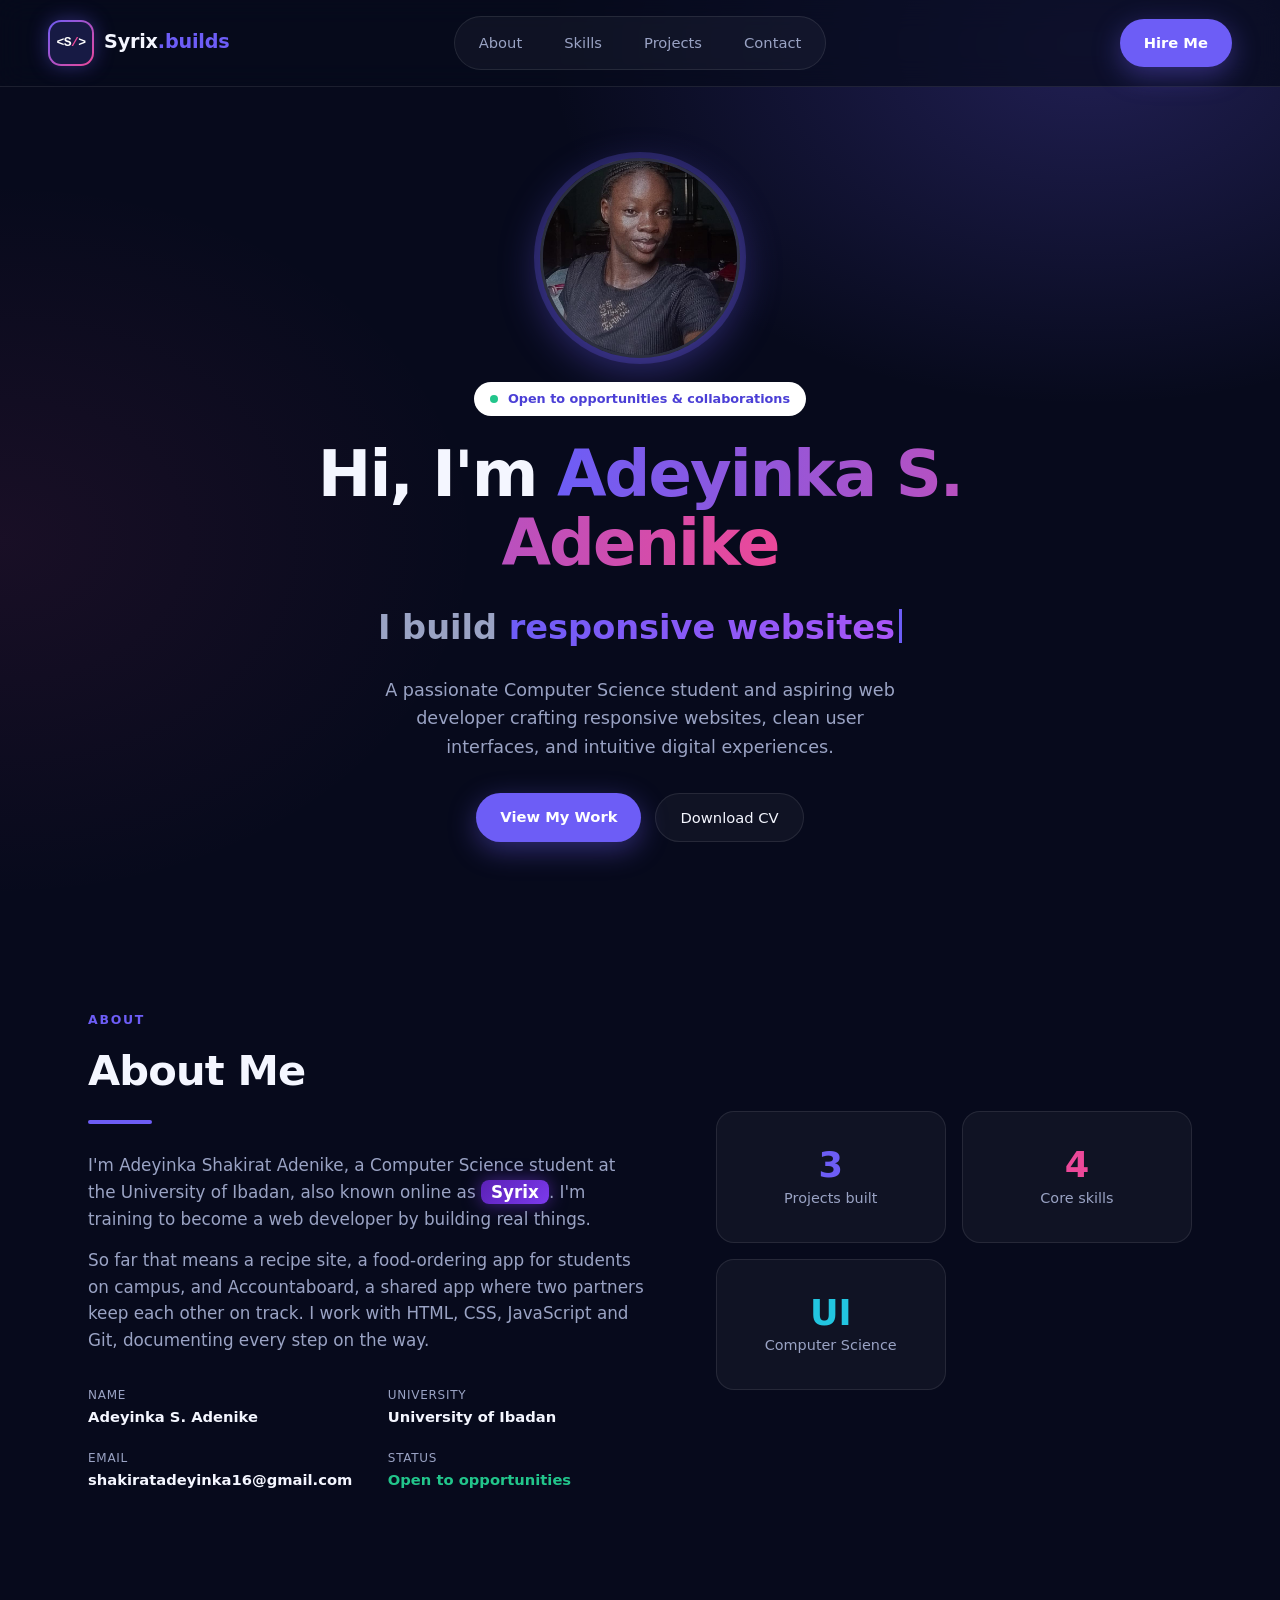
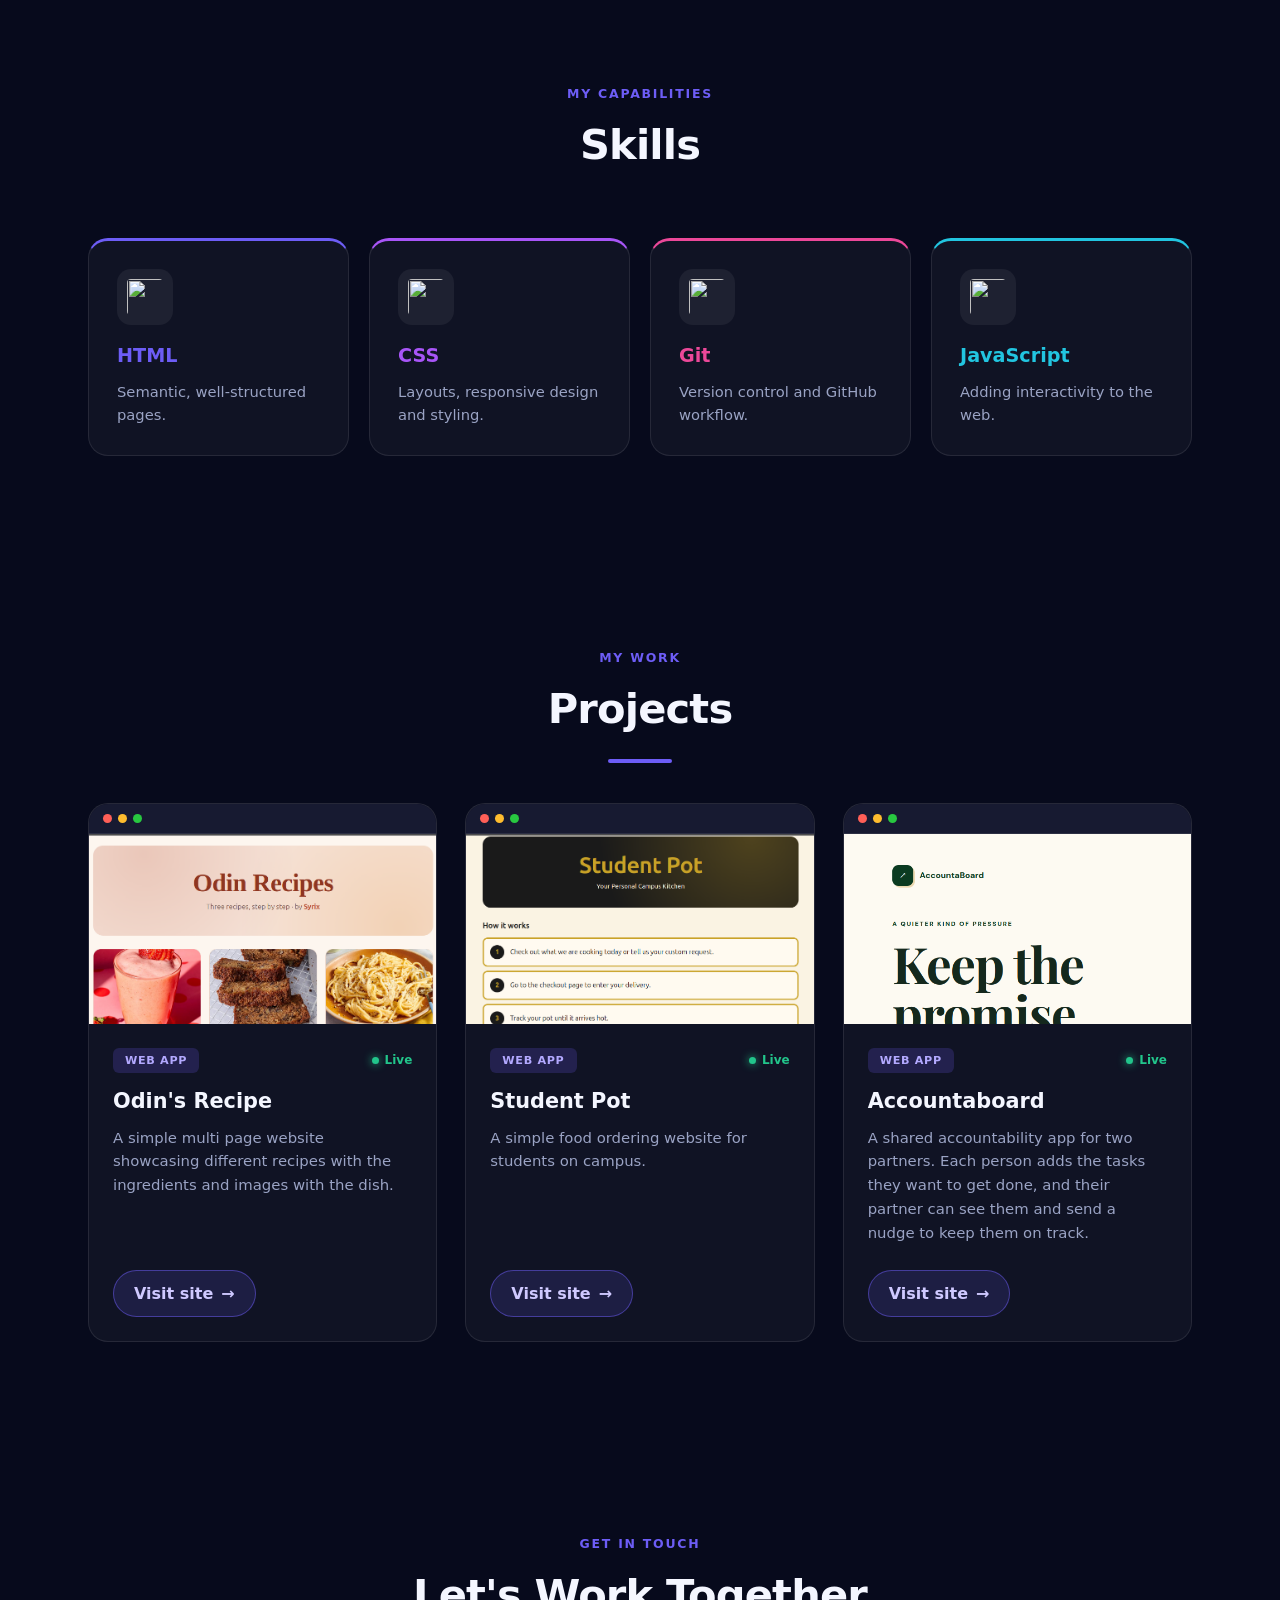
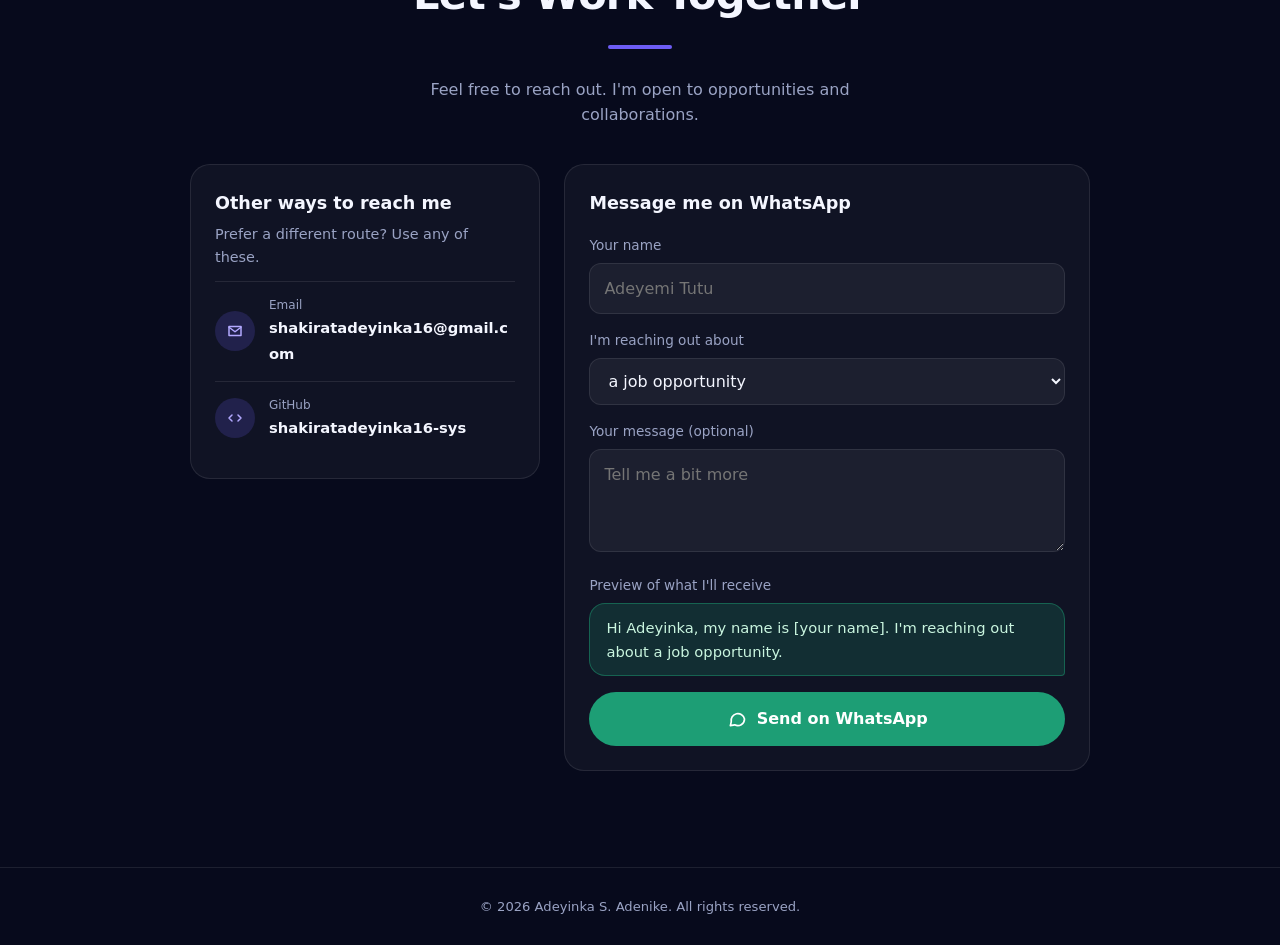
==== Portfolio_personal/index.html @ 22a1aba2 "Initial commit - all CodeAlpha tasks" ====
<!DOCTYPE html>
<html lang="en">
<head>
    <meta charset="UTF-8">
    <meta name="viewport" content="width=device-width, initial-scale=1.0">
    <title>Adeyinka S. Adenike - Web Developer</title>
    <link rel="icon" type="image/svg+xml" href="data:image/svg+xml,%3Csvg xmlns='http://www.w3.org/2000/svg' viewBox='0 0 48 48'%3E%3Crect x='1' y='1' width='46' height='46' rx='13' fill='%23171a44' stroke='%236d5df6' stroke-width='2'/%3E%3Ctext x='24' y='25' text-anchor='middle' dominant-baseline='central' font-size='30' font-weight='700' fill='white' font-family='monospace'%3ES%3C/text%3E%3C/svg%3E">
    <link rel="stylesheet" href="portfolio.css">
    <script>
    if (!window.matchMedia("(prefers-reduced-motion: reduce)").matches) {
        document.documentElement.classList.add("js");
    }
    </script>
</head>
<body>
    <header class="site-nav">
        <a href="#top" class="logo">
            <span class="logo-badge">&lt;S<span class="slash">/</span>&gt;</span>
            <span>Syrix<span class="logo-tag">.builds</span></span>
        </a>
        <nav aria-label="Main">
            <ul class="nav-links">
                <li><a href="#about">About</a></li>
                <li><a href="#skills">Skills</a></li>
                <li><a href="#projects">Projects</a></li>
                <li><a href="#contact">Contact</a></li>
            </ul>
        </nav>
        <a href="#contact" class="btn-primary nav-cta">Hire Me</a>
    </header>

    <main id="top">
        <section class="hero">
            <div class="hero-content">
                <img src="me.jpg" alt="Adeyinka S. Adenike" class="hero-photo">
                <span class="eyebrow"><span class="dot"></span>Open to opportunities &amp; collaborations</span>
                <h1>Hi, I'm <span class="gradient-text">Adeyinka S. Adenike</span></h1>
                <p class="typing">I build <span class="typed" id="typed"></span><span class="cursor" aria-hidden="true"></span></p>
                <p class="tagline">A passionate Computer Science student and aspiring web developer crafting responsive websites, clean user interfaces, and intuitive digital experiences.</p>
                <div class="cta-row">
                    <a href="#projects" class="btn-primary">View My Work</a>
                    <a href="cv.pdf" download="Adeyinka-Adenike-CV.pdf" class="btn-secondary">Download CV</a>
                </div>
            </div>
        </section>

        <section class="section" id="about">
            <div class="about-grid">
                <div>
                    <span class="section-label">About</span>
                    <h2>About Me</h2>
                    <div class="bar"></div>
                    <p>I'm Adeyinka Shakirat Adenike, a Computer Science student at the University of Ibadan, also known online as <span class="syrix-name">Syrix</span>. I'm training to become a web developer by building real things.</p>
                    <p>So far that means a recipe site, a food-ordering app for students on campus, and Accountaboard, a shared app where two partners keep each other on track. I work with HTML, CSS, JavaScript and Git, documenting every step on the way.</p>
                    <ul class="details">
                        <li><small>Name</small>Adeyinka S. Adenike</li>
                        <li><small>University</small>University of Ibadan</li>
                        <li><small>Email</small>shakiratadeyinka16@gmail.com</li>
                        <li><small>Status</small><span class="status">Open to opportunities</span></li>
                    </ul>
                </div>

                <div class="about-side">
                    <div class="stats">
                        <div class="stat"><b class="c1">3</b>Projects built</div>
                        <div class="stat"><b class="c2">4</b>Core skills</div>
                        <div class="stat"><b class="c3">UI</b>Computer Science</div>
                    </div>
                </div>
            </div>
        </section>

        <section class="section" id="skills">
            <span class="section-label center">My capabilities</span>
            <h2 class="center">Skills</h2>
            <div class="bar center"></div>
            <div class="skills-row">
                <div class="skill-card s1">
                    <img class="skill-icon" src="https://cdn.jsdelivr.net/gh/devicons/devicon/icons/html5/html5-original.svg" alt="">
                    <h3>HTML</h3>
                    <p>Semantic, well-structured pages.</p>
                </div>
                <div class="skill-card s2">
                    <img class="skill-icon" src="https://cdn.jsdelivr.net/gh/devicons/devicon/icons/css3/css3-original.svg" alt="">
                    <h3>CSS</h3>
                    <p>Layouts, responsive design and styling.</p>
                </div>
                <div class="skill-card s3">
                    <img class="skill-icon" src="https://cdn.jsdelivr.net/gh/devicons/devicon/icons/git/git-original.svg" alt="">
                    <h3>Git</h3>
                    <p>Version control and GitHub workflow.</p>
                </div>
                <div class="skill-card s4">
                    <img class="skill-icon" src="https://cdn.jsdelivr.net/gh/devicons/devicon/icons/javascript/javascript-original.svg" alt="">
                    <h3>JavaScript</h3>
                    <p>Adding interactivity to the web.</p>
                </div>
            </div>
        </section>

        <section class="section" id="projects">
            <span class="section-label center">My work</span>
            <h2 class="center">Projects</h2>
            <div class="bar center"></div>
            <div class="project-list">
                <article class="project">
                    <a class="project-shot" href="https://shakiratadeyinka16-sys.github.io/odin-recipes/" target="_blank" rel="noopener" aria-label="Open Odin's Recipe">
                        <div class="window-bar"><i></i><i></i><i></i></div>
                        <div class="shot b1" data-num="01">
                            <img src="images/odinsrecipe.png" alt="Screenshot of Odin's Recipe" onerror="this.remove()">
                        </div>
                    </a>
                    <div class="project-body">
                        <div class="project-meta"><span class="tag">Web app</span><span class="live"><span class="dot"></span>Live</span></div>
                        <h3>Odin's Recipe</h3>
                        <p>A simple multi page website showcasing different recipes with the ingredients and images with the dish.</p>
                        <a class="project-link" href="https://shakiratadeyinka16-sys.github.io/odin-recipes/" target="_blank" rel="noopener">Visit site <span>→</span></a>
                    </div>
                </article>

                <article class="project">
                    <a class="project-shot" href="https://shakiratadeyinka16-sys.github.io/student-pot/" target="_blank" rel="noopener" aria-label="Open Student Pot">
                        <div class="window-bar"><i></i><i></i><i></i></div>
                        <div class="shot b2" data-num="02">
                            <img src="images/studentpot.png" alt="Screenshot of Student Pot" onerror="this.remove()">
                        </div>
                    </a>
                    <div class="project-body">
                        <div class="project-meta"><span class="tag">Web app</span><span class="live"><span class="dot"></span>Live</span></div>
                        <h3>Student Pot</h3>
                        <p>A simple food ordering website for students on campus.</p>
                        <a class="project-link" href="https://shakiratadeyinka16-sys.github.io/student-pot/" target="_blank" rel="noopener">Visit site <span>→</span></a>
                    </div>
                </article>

                <article class="project">
                    <a class="project-shot" href="https://accountaboard.vercel.app/" target="_blank" rel="noopener" aria-label="Open Accountaboard">
                        <div class="window-bar"><i></i><i></i><i></i></div>
                        <div class="shot b3" data-num="03">
                            <img src="images/accountaboard.png" alt="Screenshot of Accountaboard" onerror="this.remove()">
                        </div>
                    </a>
                    <div class="project-body">
                        <div class="project-meta"><span class="tag">Web app</span><span class="live"><span class="dot"></span>Live</span></div>
                        <h3>Accountaboard</h3>
                        <p>A shared accountability app for two partners. Each person adds the tasks they want to get done, and their partner can see them and send a nudge to keep them on track.</p>
                        <a class="project-link" href="https://accountaboard.vercel.app/" target="_blank" rel="noopener">Visit site <span>→</span></a>
                    </div>
                </article>
            </div>
        </section>

        <section class="section" id="contact">
            <span class="section-label center">Get in touch</span>
            <h2 class="center">Let's Work Together</h2>
            <div class="bar center"></div>
            <p class="contact-intro">Feel free to reach out. I'm open to opportunities and collaborations.</p>

            <div class="contact-wrap">
                <div class="contact-info">
                    <h3>Other ways to reach me</h3>
                    <p>Prefer a different route? Use any of these.</p>
                    <a class="info-row" href="mailto:shakiratadeyinka16@gmail.com">
                        <span class="ico"><svg viewBox="0 0 24 24" aria-hidden="true"><path d="M4 6h16v12H4z"/><path d="M4 7l8 6 8-6"/></svg></span>
                        <span><small>Email</small><strong>shakiratadeyinka16@gmail.com</strong></span>
                    </a>
                    <a class="info-row" href="https://github.com/shakiratadeyinka16-sys" target="_blank" rel="noopener">
                        <span class="ico"><svg viewBox="0 0 24 24" aria-hidden="true"><path d="M8 8l-4 4 4 4M16 8l4 4-4 4"/></svg></span>
                        <span><small>GitHub</small><strong>shakiratadeyinka16-sys</strong></span>
                    </a>
                </div>

                <form class="wa-form" id="wa-form" novalidate>
                    <h3>Message me on WhatsApp</h3>
                    <div class="wa-field">
                        <label for="wa-name">Your name</label>
                        <input type="text" id="wa-name" placeholder="Adeyemi Tutu">
                        <p class="wa-error" id="wa-error" hidden>Enter your name first</p>
                    </div>
                    <div class="wa-field">
                        <label for="wa-topic">I'm reaching out about</label>
                        <select id="wa-topic">
                            <option>a job opportunity</option>
                            <option>a project</option>
                            <option>a collaboration</option>
                            <option>just saying hi</option>
                        </select>
                    </div>
                    <div class="wa-field">
                        <label for="wa-message">Your message (optional)</label>
                        <textarea id="wa-message" rows="3" placeholder="Tell me a bit more"></textarea>
                    </div>
                    <label>Preview of what I'll receive</label>
                    <p class="bubble" id="wa-preview"></p>
                    <button type="submit" class="wa-send">
                        <svg viewBox="0 0 24 24" aria-hidden="true" width="20" height="20"><path d="M21 12a8 8 0 0 1-11.8 7L4 20l1.1-4.6A8 8 0 1 1 21 12z" fill="none" stroke="currentColor" stroke-width="2" stroke-linecap="round" stroke-linejoin="round"/></svg>
                            Send on WhatsApp
                    </button>
                    <p class="wa-error" id="wa-config" hidden>Add your WhatsApp number in the script first.</p>
                </form>
            </div>
        </section>
    </main>

    <footer>
        <p>&copy; 2026 Adeyinka S. Adenike. All rights reserved.</p>
    </footer>
    <script>
    const phrases = ["responsive websites", "useful web apps", "tools that solve real problems", "something new every day"];
    const typedEl = document.getElementById("typed");
    const reduceMotion = window.matchMedia("(prefers-reduced-motion: reduce)").matches;
    let p = 0, c = 0, deleting = false;

    function type() {
        const word = phrases[p];
        typedEl.textContent = word.slice(0, c);
        if (!deleting && c < word.length) { c++; setTimeout(type, 90); }
        else if (!deleting) { deleting = true; setTimeout(type, 1400); }
        else if (c > 0) { c--; setTimeout(type, 45); }
        else { deleting = false; p = (p + 1) % phrases.length; setTimeout(type, 300); }
    }

    if (reduceMotion) typedEl.textContent = phrases[0]; else type();
    </script>
    <script>
const WHATSAPP_NUMBER = "2348148163314";

const waForm = document.getElementById("wa-form");
const waName = document.getElementById("wa-name");
const waTopic = document.getElementById("wa-topic");
const waMessage = document.getElementById("wa-message");
const waPreview = document.getElementById("wa-preview");
const waError = document.getElementById("wa-error");
const waConfig = document.getElementById("wa-config");

function buildMessage() {
    const name = waName.value.trim() || "[your name]";
    let text = "Hi Adeyinka, my name is " + name + ". I'm reaching out about " + waTopic.value + ".";
    const extra = waMessage.value.trim();
    if (extra) text += "\n\n" + extra;
    return text;
}

function updatePreview() {
    waPreview.textContent = buildMessage();
    waError.hidden = true;
}

[waName, waTopic, waMessage].forEach(function (el) {
    el.addEventListener("input", updatePreview);
    el.addEventListener("change", updatePreview);
});

waForm.addEventListener("submit", function (event) {
    event.preventDefault();
    if (!waName.value.trim()) {
        waError.hidden = false;
        waName.focus();
        return;
    }
    if (!/^\d{10,15}$/.test(WHATSAPP_NUMBER)) {
        waConfig.hidden = false;
        return;
    }
    waConfig.hidden = true;
    const url = "https://wa.me/" + WHATSAPP_NUMBER + "?text=" + encodeURIComponent(buildMessage());
    window.open(url, "_blank", "noopener");
});

updatePreview();
</script>
<script>
(function () {
    if (!document.documentElement.classList.contains("js")) return;

    // Mark elements to animate; each group comes in one after another
    function stagger(containerSel, childSel, step, base) {
        document.querySelectorAll(containerSel).forEach(function (container) {
            container.querySelectorAll(childSel).forEach(function (el, i) {
                el.classList.add("reveal");
                el.style.setProperty("--delay", (base + i * step) + "ms");
            });
        });
    }

    stagger(".hero-content", ":scope > *", 130, 100);
    stagger("#about .about-grid > div:first-child", ":scope > *", 90, 0);
    stagger(".stats", ".stat", 130, 150);
    stagger(".section", ":scope > .section-label, :scope > h2, :scope > .bar, :scope > .contact-intro", 90, 0);
    stagger(".skills-row", ".skill-card", 130, 200);
    stagger(".project-list", ".project", 170, 200);
    stagger(".contact-wrap", ":scope > *", 170, 250);

    // Reveal each element when it scrolls into view
    if (!("IntersectionObserver" in window)) {
        document.querySelectorAll(".reveal").forEach(function (el) { el.classList.add("in"); });
        return;
    }
    const observer = new IntersectionObserver(function (entries) {
        entries.forEach(function (entry) {
            if (entry.isIntersecting) {
                entry.target.classList.add("in");
                observer.unobserve(entry.target);
            }
        });
    }, { threshold: 0.15, rootMargin: "0px 0px -40px 0px" });

    document.querySelectorAll(".reveal").forEach(function (el) { observer.observe(el); });
})();
</script>
</body>
</html>
---- Portfolio_personal/portfolio.css ----
:root {
  --bg: #070a1c;
  --card: rgba(255, 255, 255, 0.04);
  --border: rgba(255, 255, 255, 0.09);
  --text: #f4f6ff;
  --muted: #9aa3c4;
  --indigo: #6d5df6;
  --pink: #ec4899;
  --cyan: #22c5e0;
}
* { margin: 0; padding: 0; box-sizing: border-box; }
html { scroll-behavior: smooth; }
body {
  font-family: "Inter", "Segoe UI", system-ui, sans-serif;
  line-height: 1.6;
  color: var(--text);
  background:
    radial-gradient(900px 600px at 85% 5%, rgba(109, 93, 246, 0.25), transparent 60%),
    radial-gradient(800px 600px at 0% 60%, rgba(236, 72, 153, 0.08), transparent 60%),
    var(--bg);
  background-attachment: fixed;
}
a { color: inherit; }
:focus-visible { outline: 2px solid var(--cyan); outline-offset: 3px; }

/* ---------- Header ---------- */
.site-nav {
  position: sticky; top: 0; z-index: 20;
  display: grid; grid-template-columns: 1fr auto 1fr; align-items: center;
  padding: 16px 48px;
  background: rgba(7, 10, 28, 0.7);
  backdrop-filter: blur(14px);
  border-bottom: 1px solid var(--border);
}
.logo { display: flex; align-items: center; gap: 10px; font-size: 1.2rem; font-weight: 700; letter-spacing: -0.01em; text-decoration: none; }
.logo-tag { color: var(--indigo); }
.logo-badge {
  display: inline-flex; align-items: center; justify-content: center; flex: none; white-space: nowrap;
  width: 46px; height: 46px; border-radius: 13px;
  font-family: ui-monospace, "SFMono-Regular", Menlo, Consolas, monospace;
  font-size: 0.82rem; font-weight: 700; letter-spacing: -0.05em; color: #fff;
  border: 2px solid transparent;
  background:
    linear-gradient(#171a44, #171a44) padding-box,
    linear-gradient(135deg, var(--indigo), var(--pink)) border-box;
  box-shadow: 0 0 20px rgba(109, 93, 246, 0.4);
  transition: box-shadow 0.25s, transform 0.25s;
}
.logo-badge .slash { color: var(--pink); }
.logo:hover .logo-badge { box-shadow: 0 0 28px rgba(236, 72, 153, 0.5); transform: rotate(-4deg); }
.nav-links {
  display: flex; gap: 6px; list-style: none; padding: 6px;
  border: 1px solid var(--border); border-radius: 999px; background: var(--card);
}
.nav-links a { display: block; padding: 8px 18px; border-radius: 999px; color: var(--muted); text-decoration: none; font-size: 0.92rem; transition: color .2s, background .2s; }
.nav-links a:hover { color: var(--text); background: rgba(255, 255, 255, 0.07); }
.nav-cta { justify-self: end; }

/* ---------- Buttons ---------- */
.btn-primary {
  display: inline-block; padding: 12px 24px; border-radius: 999px; text-decoration: none;
  font-weight: 600; font-size: 0.92rem; color: #fff; background: var(--indigo);
  box-shadow: 0 8px 28px rgba(109, 93, 246, 0.4); transition: transform .2s, box-shadow .2s;
}
.btn-primary:hover { transform: translateY(-2px); box-shadow: 0 12px 34px rgba(109, 93, 246, 0.55); }
.btn-secondary {
  display: inline-block; padding: 12px 24px; border-radius: 999px; text-decoration: none;
  font-weight: 500; font-size: 0.92rem; border: 1px solid var(--border); background: var(--card); transition: background .2s;
}
.btn-secondary:hover { background: rgba(255, 255, 255, 0.09); }
.cta-row { display: flex; justify-content: center; gap: 14px; flex-wrap: wrap; }

/* ---------- Hero ---------- */
.hero {
  min-height: calc(100vh - 73px);
  display: flex; flex-direction: column; align-items: center; justify-content: center;
  text-align: center;
  max-width: 900px; margin: 0 auto; padding: 48px;
}
.hero-content { display: flex; flex-direction: column; align-items: center; }
.hero-photo {
  width: 200px; height: 200px; margin-bottom: 24px;
  border-radius: 50%; object-fit: cover; object-position: center 90%;
  border: 3px solid rgba(255, 255, 255, 0.15);
  box-shadow: 0 0 0 6px rgba(109, 93, 246, 0.25), 0 12px 40px rgba(109, 93, 246, 0.4);
}
.eyebrow {
  display: inline-flex; align-items: center; gap: 10px; margin-bottom: 24px;
  padding: 7px 16px; border-radius: 999px; background: #fff; color: #4b3fd6; font-size: 0.8rem; font-weight: 600;
}
.dot { width: 8px; height: 8px; border-radius: 50%; background: #22c58b; }
.hero h1 { font-size: clamp(2.4rem, 5.5vw, 4rem); font-weight: 800; line-height: 1.08; letter-spacing: -0.03em; margin-bottom: 22px; }
.gradient-text { background: linear-gradient(90deg, var(--indigo), var(--pink)); -webkit-background-clip: text; background-clip: text; color: transparent; }
.typing { min-height: 1.4em; margin-bottom: 22px; font-size: clamp(1.3rem, 3.5vw, 2.1rem); font-weight: 700; color: var(--muted); }
.typed { background: linear-gradient(90deg, var(--indigo), #a855f7); -webkit-background-clip: text; background-clip: text; color: transparent; }
.cursor { display: inline-block; width: 3px; height: 1em; margin-left: 4px; vertical-align: -0.12em; background: var(--indigo); animation: blink 1s steps(1) infinite; }
@keyframes blink { 50% { opacity: 0; } }
.tagline { font-size: 1.1rem; color: var(--muted); max-width: 520px; margin: 0 auto 32px; }

/* ---------- Sections ---------- */
.section { max-width: 1200px; margin: 0 auto; padding: 96px 48px; scroll-margin-top: 70px; }
.section h2 { font-size: clamp(1.9rem, 4vw, 2.6rem); font-weight: 800; letter-spacing: -0.02em; }
.section-label { display: block; margin-bottom: 8px; color: var(--indigo); font-size: 0.78rem; font-weight: 700; letter-spacing: 0.14em; text-transform: uppercase; }
.bar { width: 64px; height: 4px; border-radius: 2px; background: var(--indigo); margin: 16px 0 28px; }
.center { text-align: center; }
.bar.center { margin-left: auto; margin-right: auto; }

/* About */
.about-grid { display: grid; grid-template-columns: 1.2fr 1fr; gap: 56px; align-items: center; }
.about-grid p { color: var(--muted); font-size: 1.05rem; max-width: 560px; }
.about-grid p + p { margin-top: 14px; }
.about-side { display: grid; gap: 16px; }
.syrix-name {
  padding: 2px 10px; border-radius: 8px; font-weight: 800; color: #fff;
  background: linear-gradient(135deg, #5b21b6, #7c3aed);
  box-shadow: 0 0 18px rgba(124, 58, 237, 0.55);
}
.details { list-style: none; display: grid; grid-template-columns: 1fr 1fr; gap: 20px 28px; margin-top: 32px; font-weight: 600; font-size: 0.92rem; }
.details small { display: block; color: var(--muted); font-weight: 400; font-size: 0.75rem; text-transform: uppercase; letter-spacing: 0.06em; }
.details li { overflow-wrap: anywhere; }
.status { color: #22c58b; }
.stats { display: grid; grid-template-columns: 1fr 1fr; gap: 16px; }
.stat { padding: 32px 16px; text-align: center; border-radius: 18px; background: var(--card); border: 1px solid var(--border); color: var(--muted); font-size: 0.9rem; }
.stat b { display: block; font-size: 2.2rem; font-weight: 800; line-height: 1.2; }
.c1 { color: var(--indigo); } .c2 { color: var(--pink); } .c3 { color: var(--cyan); }

/* Skills */
.skills-row { display: grid; grid-template-columns: repeat(auto-fit, minmax(220px, 1fr)); gap: 20px; margin-top: 40px; }
.skill-card { padding: 28px; border-radius: 20px; background: var(--card); border: 1px solid var(--border); border-top: 3px solid var(--accent); transition: transform .25s, border-color .25s; }
.skill-card:hover { transform: translateY(-4px); border-color: var(--accent); }
.skill-card h3 { font-size: 1.2rem; margin-bottom: 8px; color: var(--accent); }
.skill-card p { color: var(--muted); font-size: 0.92rem; }
.skill-icon { display: block; width: 56px; height: 56px; padding: 10px; margin-bottom: 16px; border-radius: 14px; background: rgba(255, 255, 255, 0.06); }
.s1 { --accent: var(--indigo); } .s2 { --accent: #a855f7; } .s3 { --accent: var(--pink); } .s4 { --accent: var(--cyan); }

/* Projects */
.project-list { display: grid; grid-template-columns: repeat(auto-fit, minmax(300px, 1fr)); gap: 28px; margin-top: 40px; }
.project { display: flex; flex-direction: column; overflow: hidden; border-radius: 20px; background: var(--card); border: 1px solid var(--border); transition: transform .25s, border-color .25s, box-shadow .25s; }
.project:hover { transform: translateY(-4px); border-color: rgba(109, 93, 246, 0.6); box-shadow: 0 20px 50px rgba(109, 93, 246, 0.2); }
.project-shot { display: block; background: #0b0e26; }
.window-bar { display: flex; gap: 6px; padding: 10px 14px; background: rgba(255, 255, 255, 0.05); border-bottom: 1px solid var(--border); }
.window-bar i { width: 9px; height: 9px; border-radius: 50%; background: rgba(255, 255, 255, 0.2); }
.window-bar i:nth-child(1) { background: #ff5f57; }
.window-bar i:nth-child(2) { background: #febc2e; }
.window-bar i:nth-child(3) { background: #28c840; }
.shot { position: relative; height: 190px; overflow: hidden; display: grid; place-items: center; }
.shot::before { content: attr(data-num); font-size: 6rem; font-weight: 800; letter-spacing: -0.05em; color: rgba(255, 255, 255, 0.2); }
.shot img { position: absolute; inset: 0; width: 100%; height: 100%; object-fit: cover; object-position: top; transition: transform 0.6s ease; }
.project:hover .shot img { transform: scale(1.07); }
.b1 { background: linear-gradient(135deg, #3b2fb8, var(--pink)); }
.b2 { background: linear-gradient(135deg, #0e7490, var(--indigo)); }
.b3 { background: linear-gradient(135deg, #7c3aed, var(--cyan)); }
.project-body { display: flex; flex-direction: column; flex: 1; padding: 24px; }
.project-meta { display: flex; justify-content: space-between; align-items: center; margin-bottom: 12px; }
.tag { display: inline-block; padding: 4px 12px; border-radius: 6px; background: rgba(109, 93, 246, 0.2); color: #b3a9ff; font-size: 0.7rem; font-weight: 700; text-transform: uppercase; letter-spacing: 0.06em; }
.live { display: inline-flex; align-items: center; gap: 6px; color: #22c58b; font-size: 0.75rem; font-weight: 600; }
.live .dot { width: 7px; height: 7px; box-shadow: 0 0 8px #22c58b; }
.project h3 { font-size: 1.3rem; margin-bottom: 8px; }
.project p { color: var(--muted); font-size: 0.93rem; margin-bottom: 24px; }
.project .project-link {
  display: inline-flex; align-items: center; gap: 8px; margin-top: auto; align-self: flex-start;
  padding: 10px 20px; border-radius: 999px; border: 1px solid rgba(109, 93, 246, 0.5);
  background: rgba(109, 93, 246, 0.15); color: #cfc9ff; font-weight: 600; text-decoration: none;
  transition: background 0.2s, color 0.2s;
}
.project .project-link:hover { background: var(--indigo); color: #fff; }
.project-link span { transition: transform 0.2s; }
.project-link:hover span { transform: translateX(4px); }

/* Contact */
.contact-intro { text-align: center; color: var(--muted); max-width: 520px; margin: 0 auto 36px; }
.contact-wrap { display: grid; grid-template-columns: 1fr 1.5fr; gap: 24px; max-width: 900px; margin: 0 auto; align-items: start; }
.contact-info, .wa-form { background: var(--card); border: 1px solid var(--border); border-radius: 20px; padding: 24px; }
.contact-info h3, .wa-form h3 { font-size: 1.1rem; margin-bottom: 6px; }
.contact-info > p { color: var(--muted); font-size: 0.9rem; margin-bottom: 12px; }
.info-row { display: flex; align-items: center; gap: 14px; padding: 14px 0; border-top: 1px solid var(--border); text-decoration: none; color: inherit; overflow-wrap: anywhere; }
.info-row small { display: block; color: var(--muted); font-size: 0.75rem; }
.info-row strong { font-size: 0.92rem; transition: color 0.2s; }
.info-row:hover strong { color: var(--cyan); }
.ico { flex: none; display: grid; place-items: center; width: 40px; height: 40px; border-radius: 50%; background: rgba(109, 93, 246, 0.18); color: #b3a9ff; }
.ico svg { width: 18px; height: 18px; fill: none; stroke: currentColor; stroke-width: 2; stroke-linecap: round; stroke-linejoin: round; }

.wa-form h3 { margin-bottom: 18px; }
.wa-field { margin-bottom: 16px; }
.wa-form label { display: block; margin-bottom: 6px; color: var(--muted); font-size: 0.85rem; }
.wa-form input, .wa-form select, .wa-form textarea {
  width: 100%; padding: 12px 14px; font: inherit; color: var(--text);
  background: rgba(255, 255, 255, 0.05); border: 1px solid var(--border); border-radius: 12px;
}
.wa-form select option { background: #12163a; color: var(--text); }
.wa-form textarea { resize: vertical; }
.wa-form input:focus, .wa-form select:focus, .wa-form textarea:focus { border-color: var(--indigo); outline: none; box-shadow: 0 0 0 3px rgba(109, 93, 246, 0.25); }
.wa-error { margin-top: 6px; color: #ff8f9b; font-size: 0.85rem; }
.bubble {
  margin-bottom: 16px; padding: 12px 16px; white-space: pre-wrap; font-size: 0.92rem;
  background: rgba(34, 197, 139, 0.15); border: 1px solid rgba(34, 197, 139, 0.35); color: #c9f5df;
  border-radius: 16px 16px 4px 16px;
}
.wa-send {
  width: 100%; display: flex; align-items: center; justify-content: center; gap: 10px;
  padding: 14px; border: 0; border-radius: 999px; background: #1D9E75; color: #fff;
  font: inherit; font-weight: 600; cursor: pointer; transition: background 0.2s, transform 0.15s;
}
.wa-send:hover { background: #0F8A66; transform: translateY(-2px); }

footer { text-align: center; padding: 28px; color: var(--muted); font-size: 0.82rem; border-top: 1px solid var(--border); }

/* ---------- Scroll reveal ---------- */
.js .reveal:not(.in) { opacity: 0; }
.js .reveal.in {
  animation: rise 0.8s cubic-bezier(0.2, 0.7, 0.2, 1) backwards;
  animation-delay: var(--delay, 0ms);
}
@keyframes rise { from { opacity: 0; transform: translateY(36px); } }

/* ---------- Responsive ---------- */
@media (max-width: 900px) {
  .site-nav { grid-template-columns: 1fr auto; padding: 12px 20px; row-gap: 10px; }
  .site-nav nav { grid-column: 1 / -1; grid-row: 2; justify-self: center; }
  .hero { padding: 32px 20px; min-height: 0; }
  .section { padding: 64px 20px; }
  .about-grid { grid-template-columns: 1fr; gap: 36px; }
}
@media (max-width: 800px) {
  .contact-wrap { grid-template-columns: 1fr; }
}
@media (max-width: 480px) {
  .nav-links a { padding: 8px 12px; font-size: 0.85rem; }
  .details { grid-template-columns: 1fr; }
  .hero-photo { width: 130px; height: 130px; }
}
@media (prefers-reduced-motion: reduce) {
  html { scroll-behavior: auto; }
  * { transition: none !important; }
  .cursor { animation: none; }
}
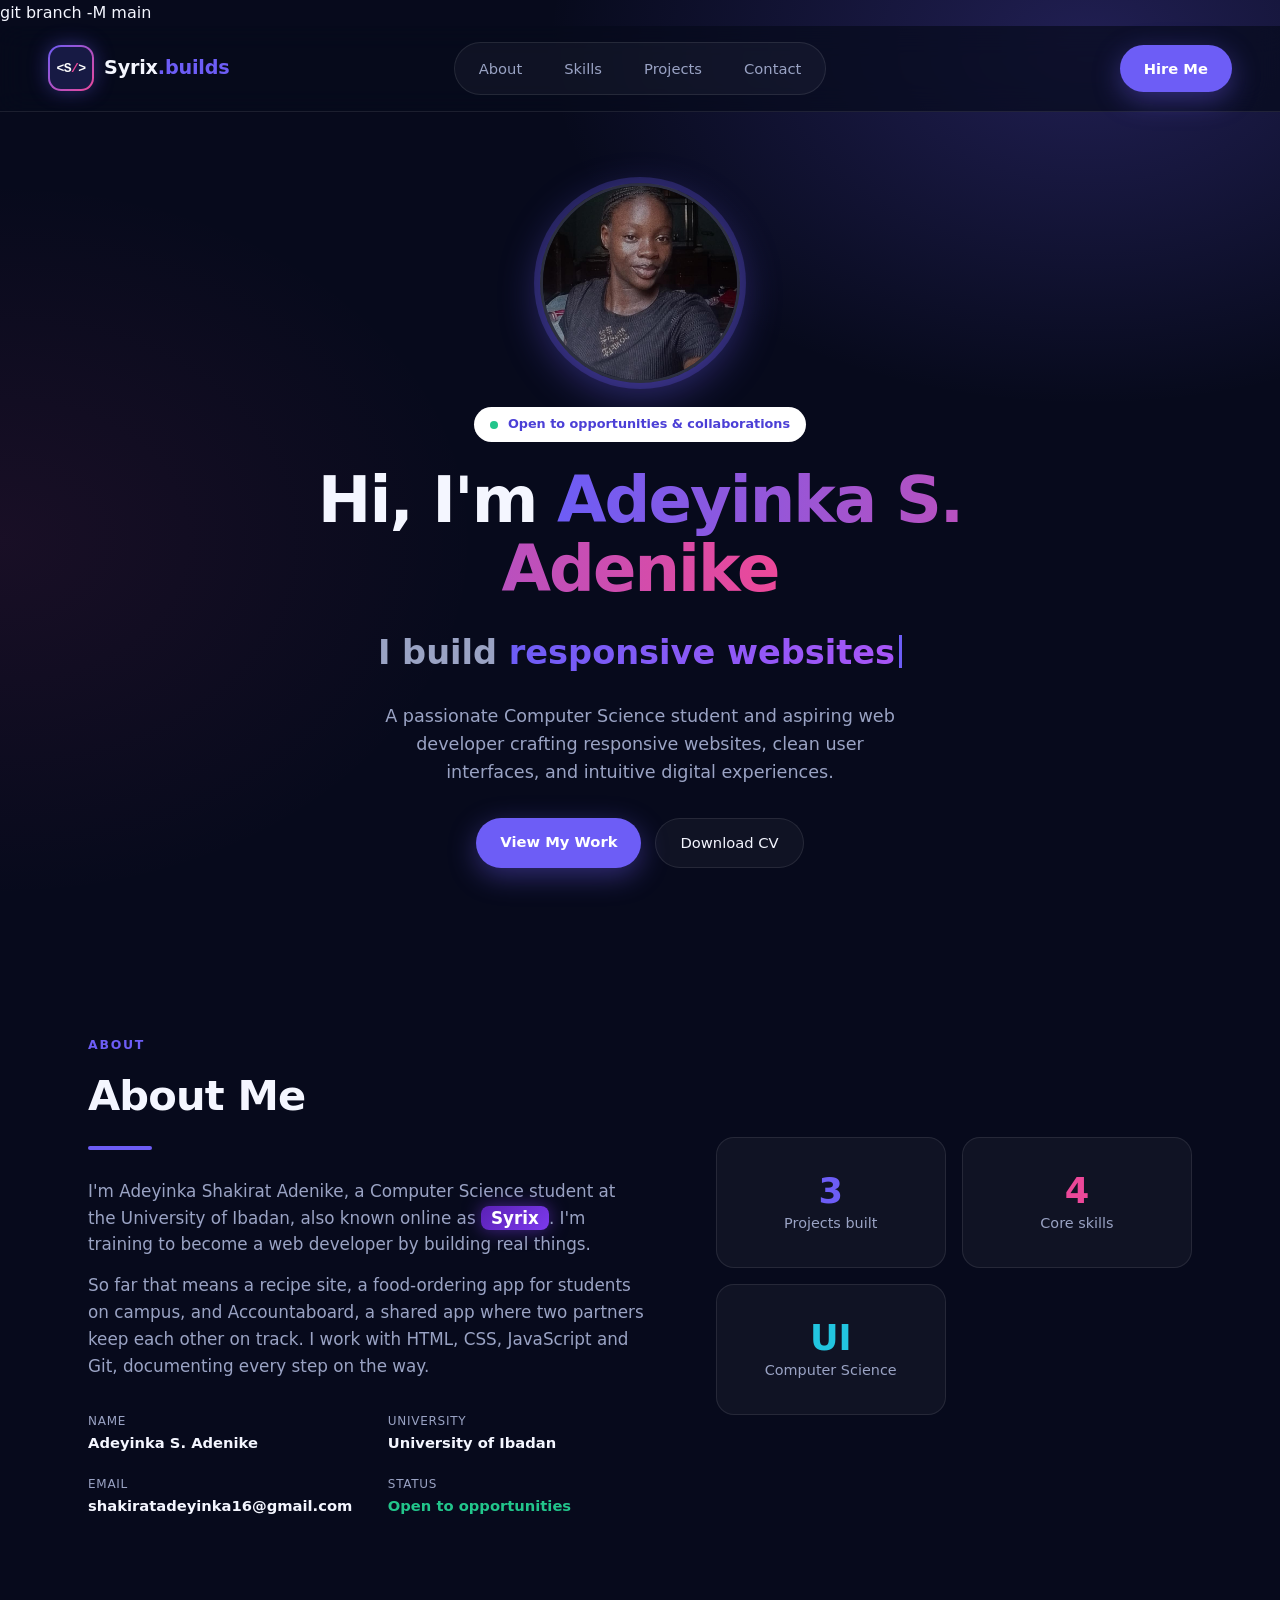
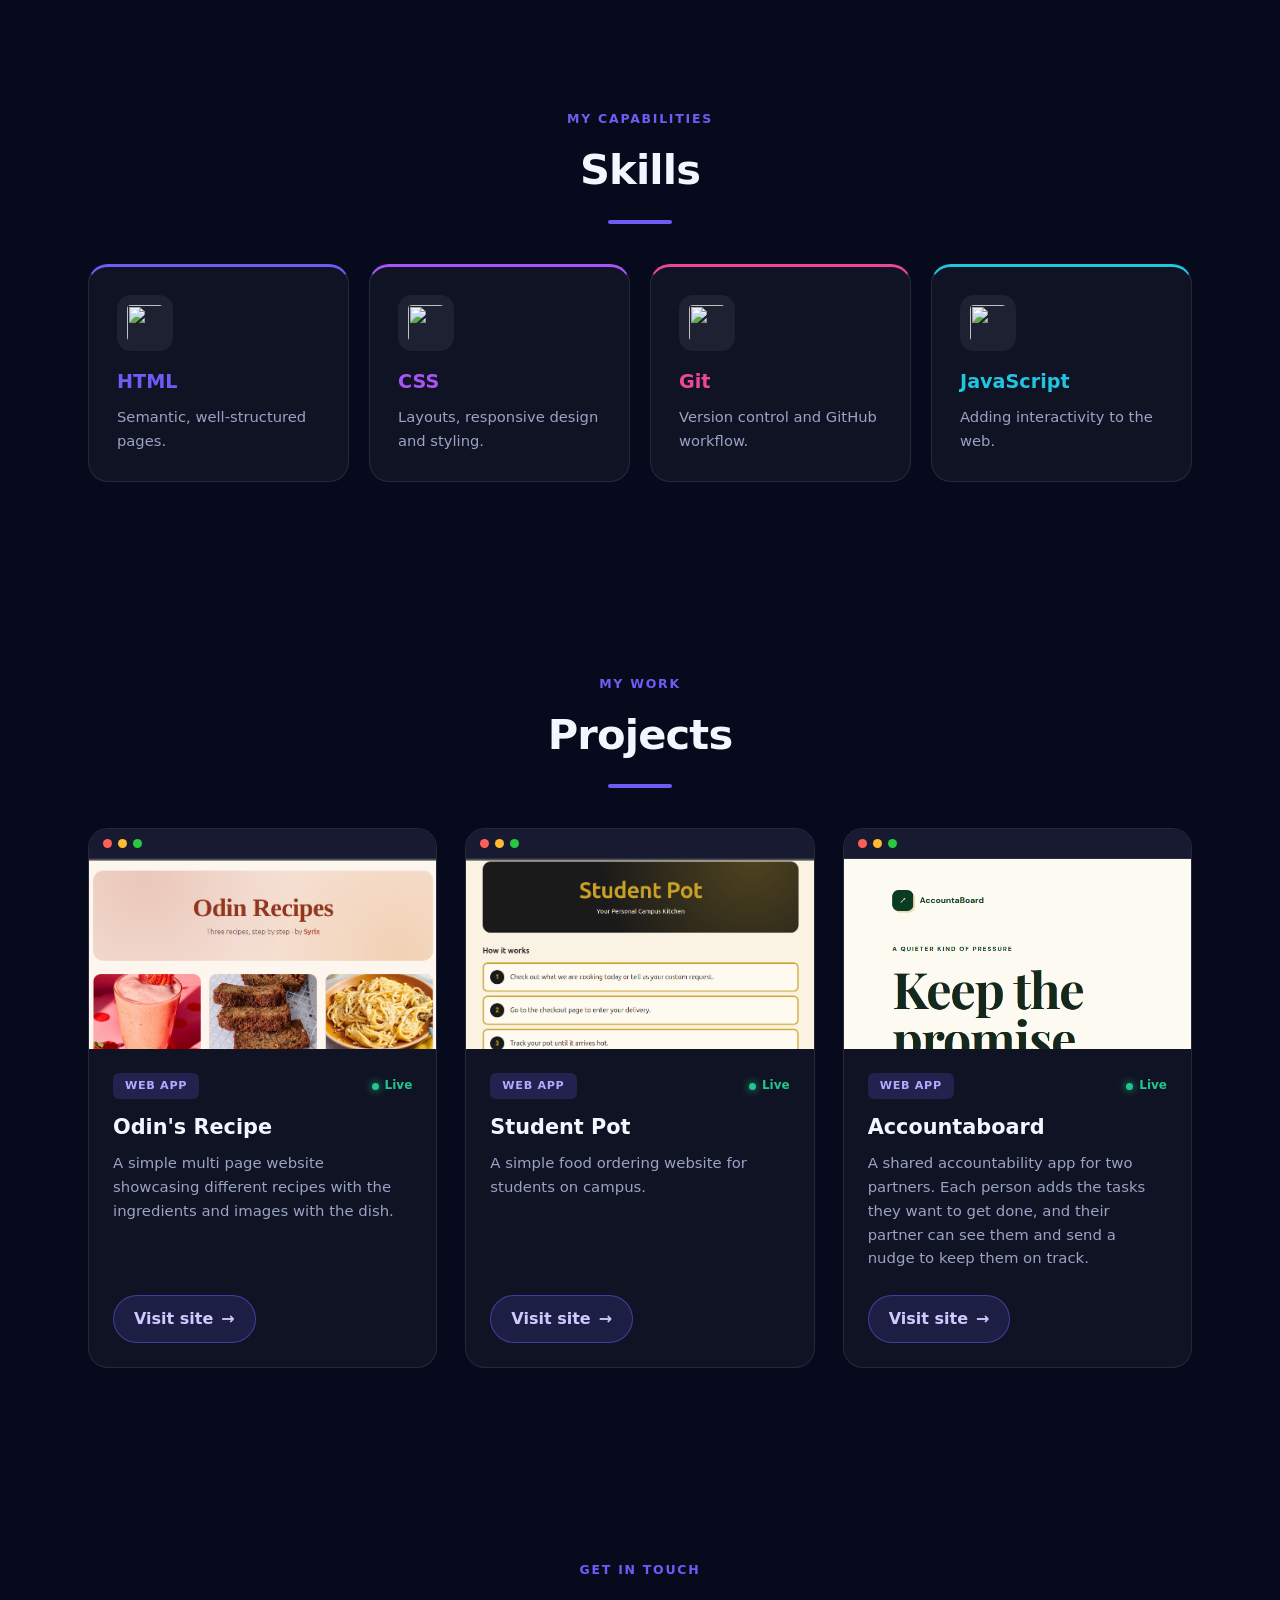
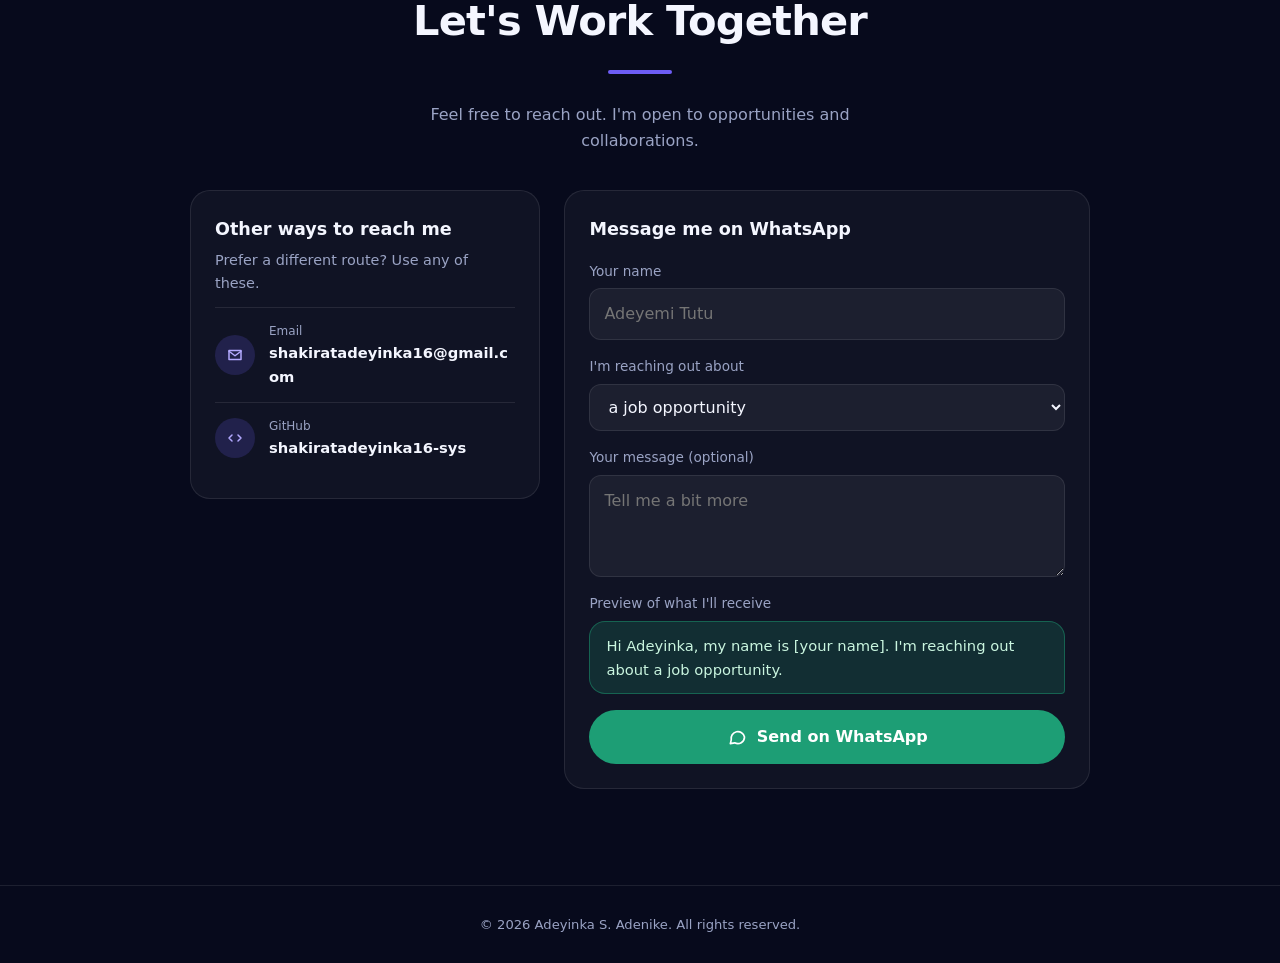
==== commit 060256dc: "Update portfolio index file" ====
--- a/Portfolio_personal/index.html
+++ b/Portfolio_personal/index.html
@@ -1,4 +1,4 @@
-<!DOCTYPE html>
+git branch -M main<!DOCTYPE html>
 <html lang="en">
 <head>
     <meta charset="UTF-8">
